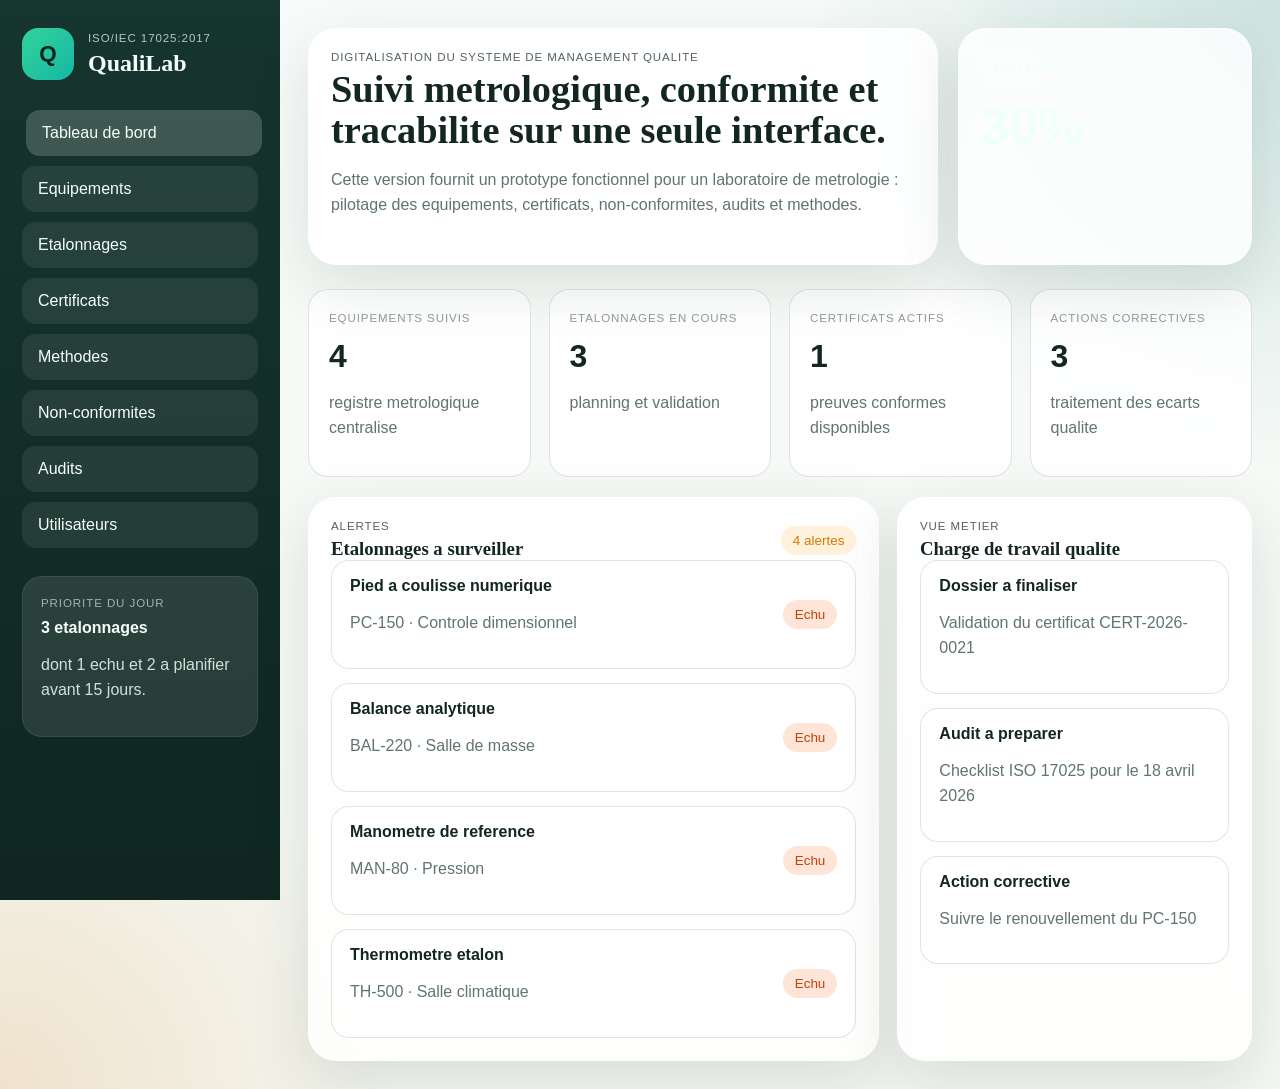
==== digitalisation système management/index.html @ 30c7c9ac "Add project files" ====
<!DOCTYPE html>
<html lang="fr">
<head>
  <meta charset="UTF-8">
  <meta name="viewport" content="width=device-width, initial-scale=1.0">
  <title>QualiLab by ENNAJEH</title>
  <link rel="stylesheet" href="./styles.css">
</head>
<body>
  <div class="app-shell">
    <aside class="sidebar">
      <div class="brand">
        <div class="brand-mark">Q</div>
        <div>
          <p class="eyebrow">ISO/IEC 17025:2017</p>
          <h1>QualiLab</h1>
        </div>
      </div>

      <nav class="nav">
        <button class="nav-link active" data-target="dashboard">Tableau de bord</button>
        <button class="nav-link" data-target="equipments">Equipements</button>
        <button class="nav-link" data-target="calibrations">Etalonnages</button>
        <button class="nav-link" data-target="certificates">Certificats</button>
        <button class="nav-link" data-target="methods">Methodes</button>
        <button class="nav-link" data-target="nonconformities">Non-conformites</button>
        <button class="nav-link" data-target="audits">Audits</button>
        <button class="nav-link" data-target="users">Utilisateurs</button>
      </nav>

      <div class="sidebar-card">
        <p class="eyebrow">Priorite du jour</p>
        <strong>3 etalonnages</strong>
        <p>dont 1 echu et 2 a planifier avant 15 jours.</p>
      </div>
    </aside>

    <main class="content">
      <header class="hero">
        <div>
          <p class="eyebrow">Digitalisation du systeme de management qualite</p>
          <h2>Suivi metrologique, conformite et tracabilite sur une seule interface.</h2>
          <p class="hero-copy">
            Cette version fournit un prototype fonctionnel pour un laboratoire de metrologie :
            pilotage des equipements, certificats, non-conformites, audits et methodes.
          </p>
        </div>

        <div class="hero-panel">
          <span class="panel-label">Etat global</span>
          <strong id="complianceRate">0%</strong>
          <p>Taux de conformite calcule a partir des equipements, audits et actions correctives.</p>
        </div>
      </header>

      <section id="dashboard" class="panel active">
        <div class="stats-grid" id="statsGrid"></div>
        <div class="grid two-columns">
          <article class="card">
            <div class="section-head">
              <div>
                <p class="eyebrow">Alertes</p>
                <h3>Etalonnages a surveiller</h3>
              </div>
              <span class="badge badge-warning" id="alertCounter">0 alertes</span>
            </div>
            <div id="alertsList" class="stack-list"></div>
          </article>

          <article class="card">
            <div class="section-head">
              <div>
                <p class="eyebrow">Vue metier</p>
                <h3>Charge de travail qualite</h3>
              </div>
            </div>
            <div id="workloadList" class="stack-list compact"></div>
          </article>
        </div>
      </section>

      <section id="equipments" class="panel">
        <div class="grid two-columns">
          <article class="card">
            <div class="section-head">
              <div>
                <p class="eyebrow">Registre</p>
                <h3>Equipements de mesure</h3>
              </div>
            </div>

            <div class="toolbar">
              <input id="equipmentSearch" type="search" placeholder="Rechercher par nom, reference ou localisation">
              <select id="equipmentFilter">
                <option value="all">Tous les statuts</option>
                <option value="conforme">Conforme</option>
                <option value="a-planifier">A planifier</option>
                <option value="hors-service">Hors service</option>
              </select>
            </div>

            <div id="equipmentTable" class="table-shell"></div>
          </article>

          <article class="card">
            <div class="section-head">
              <div>
                <p class="eyebrow">Ajout rapide</p>
                <h3>Nouvel equipement</h3>
              </div>
            </div>

            <form id="equipmentForm" class="form-grid">
              <label>Nom<input name="name" required placeholder="Ex. Balance analytique"></label>
              <label>Reference<input name="reference" required placeholder="Ex. BAL-220"></label>
              <label>Numero de serie<input name="serial" required placeholder="Ex. ENJ-2026-014"></label>
              <label>Localisation<input name="location" required placeholder="Ex. Salle de masse"></label>
              <label>Dernier etalonnage<input name="lastCalibration" type="date" required></label>
              <label>Prochain etalonnage<input name="nextCalibration" type="date" required></label>
              <button type="submit" class="primary-btn">Enregistrer l'equipement</button>
            </form>
            <p id="formFeedback" class="form-feedback" aria-live="polite"></p>
          </article>
        </div>
      </section>

      <section id="calibrations" class="panel">
        <article class="card">
          <div class="section-head">
            <div>
              <p class="eyebrow">Tracabilite</p>
              <h3>Planification et resultats d'etalonnage</h3>
            </div>
          </div>
          <div id="calibrationCards" class="cards-grid"></div>
        </article>
      </section>

      <section id="certificates" class="panel">
        <article class="card">
          <div class="section-head">
            <div>
              <p class="eyebrow">Archivage</p>
              <h3>Certificats et preuves</h3>
            </div>
          </div>
          <div id="certificateList" class="stack-list"></div>
        </article>
      </section>

      <section id="methods" class="panel">
        <article class="card">
          <div class="section-head">
            <div>
              <p class="eyebrow">Validite des methodes</p>
              <h3>Referentiel technique</h3>
            </div>
          </div>
          <div id="methodsGrid" class="cards-grid"></div>
        </article>
      </section>

      <section id="nonconformities" class="panel">
        <article class="card">
          <div class="section-head">
            <div>
              <p class="eyebrow">Qualite</p>
              <h3>Non-conformites et actions correctives</h3>
            </div>
          </div>
          <div id="nonConformityBoard" class="board"></div>
        </article>
      </section>

      <section id="audits" class="panel">
        <article class="card">
          <div class="section-head">
            <div>
              <p class="eyebrow">Pilotage</p>
              <h3>Programme d'audit</h3>
            </div>
          </div>
          <div id="auditList" class="cards-grid"></div>
        </article>
      </section>

      <section id="users" class="panel">
        <article class="card">
          <div class="section-head">
            <div>
              <p class="eyebrow">Acces</p>
              <h3>Utilisateurs et habilitations</h3>
            </div>
          </div>
          <div id="userGrid" class="cards-grid"></div>
        </article>
      </section>
    </main>
  </div>

  <script src="./app.js"></script>
</body>
</html>
---- digitalisation système management/styles.css ----
:root {
  --bg: #f4f7f2;
  --bg-panel: rgba(255, 255, 255, 0.84);
  --ink: #132620;
  --muted: #60756d;
  --line: rgba(19, 38, 32, 0.12);
  --accent: #0f766e;
  --accent-soft: #d8f0eb;
  --warning: #d97706;
  --warning-soft: #fff1dc;
  --danger: #c2410c;
  --danger-soft: #ffe5d8;
  --success: #2f855a;
  --success-soft: #dff6e9;
  --shadow: 0 20px 60px rgba(18, 45, 34, 0.12);
  --radius-xl: 28px;
  --radius-lg: 20px;
  --radius-md: 14px;
}

* { box-sizing: border-box; }
html { scroll-behavior: smooth; }

body {
  margin: 0;
  min-height: 100vh;
  color: var(--ink);
  font-family: "Trebuchet MS", "Segoe UI", sans-serif;
  background:
    radial-gradient(circle at top right, rgba(15, 118, 110, 0.18), transparent 28%),
    radial-gradient(circle at bottom left, rgba(217, 119, 6, 0.16), transparent 24%),
    linear-gradient(180deg, #f7fbf9 0%, var(--bg) 100%);
}

button, input, select { font: inherit; }

.app-shell {
  display: grid;
  grid-template-columns: 280px 1fr;
  min-height: 100vh;
}

.sidebar {
  padding: 28px 22px;
  background: linear-gradient(180deg, #16352e 0%, #0f2621 100%);
  color: #f4fff8;
  position: sticky;
  top: 0;
  height: 100vh;
}

.brand {
  display: flex;
  gap: 14px;
  align-items: center;
  margin-bottom: 30px;
}

.brand-mark {
  width: 52px;
  height: 52px;
  border-radius: 16px;
  display: grid;
  place-items: center;
  background: linear-gradient(135deg, #34d399 0%, #14b8a6 100%);
  color: #06221a;
  font-weight: 800;
  font-size: 1.4rem;
}

.brand h1, .hero h2, .section-head h3 {
  margin: 0;
  font-family: Georgia, "Times New Roman", serif;
}

.eyebrow {
  margin: 0 0 6px;
  letter-spacing: 0.08em;
  text-transform: uppercase;
  font-size: 0.72rem;
  color: inherit;
  opacity: 0.72;
}

.nav { display: grid; gap: 10px; }

.nav-link {
  border: 0;
  background: rgba(255, 255, 255, 0.08);
  color: inherit;
  text-align: left;
  padding: 14px 16px;
  border-radius: 14px;
  transition: transform 180ms ease, background 180ms ease;
  cursor: pointer;
}

.nav-link:hover, .nav-link.active {
  background: rgba(255, 255, 255, 0.18);
  transform: translateX(4px);
}

.sidebar-card {
  margin-top: 28px;
  padding: 18px;
  border-radius: var(--radius-lg);
  background: rgba(255, 255, 255, 0.1);
  border: 1px solid rgba(255, 255, 255, 0.08);
}

.sidebar-card p, .hero-copy, .stack-item p, .metric-card p, .certificate-meta, .small-copy {
  color: var(--muted);
  line-height: 1.55;
}

.sidebar-card p, .hero-panel p { color: rgba(244, 255, 248, 0.84); }
.content { padding: 28px; }

.hero {
  display: grid;
  grid-template-columns: minmax(0, 1.5fr) minmax(260px, 0.7fr);
  gap: 20px;
  align-items: stretch;
  margin-bottom: 24px;
}

.hero > div, .card {
  background: var(--bg-panel);
  backdrop-filter: blur(16px);
  border: 1px solid rgba(255, 255, 255, 0.7);
  border-radius: var(--radius-xl);
  box-shadow: var(--shadow);
}

.hero > div:first-child, .hero-panel, .card { padding: 22px; }

.hero h2 {
  font-size: clamp(1.9rem, 3vw, 3.2rem);
  line-height: 1.08;
  margin-bottom: 14px;
}

.hero-panel {
  background:
    linear-gradient(145deg, rgba(15, 118, 110, 0.96), rgba(17, 94, 89, 0.96)),
    linear-gradient(180deg, transparent, rgba(255, 255, 255, 0.08));
  color: #effff9;
}

.panel-label {
  display: inline-block;
  margin-bottom: 12px;
  padding: 8px 12px;
  border-radius: 999px;
  background: rgba(255, 255, 255, 0.14);
}

.hero-panel strong {
  display: block;
  font-size: clamp(2.4rem, 4vw, 4rem);
  margin-bottom: 12px;
}

.panel { display: none; animation: fadeUp 320ms ease; }
.panel.active { display: block; }

.stats-grid, .cards-grid, .grid { display: grid; gap: 18px; }
.stats-grid { grid-template-columns: repeat(auto-fit, minmax(180px, 1fr)); margin-bottom: 20px; }

.metric-card, .card-item, .board-column {
  background: var(--bg-panel);
  border: 1px solid var(--line);
  border-radius: var(--radius-lg);
}

.metric-card { padding: 20px; }

.metric-value {
  display: block;
  margin: 10px 0;
  font-size: 2rem;
  font-weight: 800;
}

.two-columns { grid-template-columns: minmax(0, 1.45fr) minmax(280px, 0.9fr); }

.section-head, .toolbar, .stack-item, .table-row, .audit-head, .user-top {
  display: flex;
  align-items: center;
  justify-content: space-between;
  gap: 12px;
}

.toolbar { margin: 18px 0; flex-wrap: wrap; }

.toolbar input, .toolbar select, .form-grid input {
  width: 100%;
  border: 1px solid var(--line);
  background: rgba(255, 255, 255, 0.85);
  border-radius: 12px;
  padding: 12px 14px;
}

.toolbar input { flex: 1 1 280px; }
.toolbar select { flex: 0 0 220px; }

.badge, .tag {
  display: inline-flex;
  align-items: center;
  padding: 7px 12px;
  border-radius: 999px;
  font-size: 0.84rem;
}

.badge-warning, .tag.a-planifier, .tag.planifie { background: var(--warning-soft); color: var(--warning); }
.tag.conforme, .tag.valide, .tag.actif, .tag.cloturee { background: var(--success-soft); color: var(--success); }
.tag.hors-service, .tag.critique, .tag.rejetee, .tag.ouverte { background: var(--danger-soft); color: var(--danger); }
.tag.brouillon, .tag.en-cours, .tag.a-mettre-a-jour, .tag.analyse { background: #eef4ff; color: #315dbe; }

.stack-list { display: grid; gap: 14px; }
.stack-list.compact .stack-item { align-items: flex-start; }

.stack-item, .card-item {
  padding: 16px 18px;
  border: 1px solid var(--line);
  border-radius: 18px;
  background: rgba(255, 255, 255, 0.65);
}

.stack-item strong, .card-item strong { display: block; margin-bottom: 4px; }

.table-shell {
  border: 1px solid var(--line);
  border-radius: 18px;
  overflow: hidden;
}

.table-head, .table-row {
  display: grid;
  grid-template-columns: 1.1fr 0.9fr 0.9fr 0.9fr 0.8fr;
  gap: 14px;
  padding: 14px 18px;
}

.table-head {
  background: rgba(15, 118, 110, 0.08);
  font-size: 0.78rem;
  font-weight: 700;
  letter-spacing: 0.05em;
  text-transform: uppercase;
}

.table-row:nth-child(even) { background: rgba(19, 38, 32, 0.03); }

.form-grid { display: grid; gap: 14px; }
.form-grid label { display: grid; gap: 8px; font-weight: 600; }

.primary-btn {
  border: 0;
  border-radius: 14px;
  padding: 14px 18px;
  background: linear-gradient(135deg, #0f766e 0%, #115e59 100%);
  color: white;
  font-weight: 700;
  cursor: pointer;
}

.form-feedback { min-height: 1.5rem; margin: 12px 0 0; color: var(--accent); }
.cards-grid { grid-template-columns: repeat(auto-fit, minmax(220px, 1fr)); }
.board { display: grid; grid-template-columns: repeat(auto-fit, minmax(220px, 1fr)); gap: 16px; }

.board-column {
  padding: 16px;
  background: rgba(255, 255, 255, 0.7);
}

.board-column h4 { margin-top: 0; margin-bottom: 14px; }
.board-stack { display: grid; gap: 12px; }

.audit-progress {
  height: 10px;
  border-radius: 999px;
  background: rgba(19, 38, 32, 0.08);
  overflow: hidden;
  margin-top: 14px;
}

.audit-progress span {
  display: block;
  height: 100%;
  border-radius: inherit;
  background: linear-gradient(90deg, #0f766e, #34d399);
}

.user-card .avatar {
  width: 44px;
  height: 44px;
  border-radius: 14px;
  display: grid;
  place-items: center;
  background: var(--accent-soft);
  color: var(--accent);
  font-weight: 800;
}

.empty-state { padding: 18px; text-align: center; color: var(--muted); }

@keyframes fadeUp {
  from { opacity: 0; transform: translateY(12px); }
  to { opacity: 1; transform: translateY(0); }
}

@media (max-width: 1080px) {
  .app-shell { grid-template-columns: 1fr; }
  .sidebar { position: static; height: auto; }
  .hero, .two-columns { grid-template-columns: 1fr; }
}

@media (max-width: 720px) {
  .content { padding: 18px; }
  .table-head, .table-row { grid-template-columns: 1fr; }
}
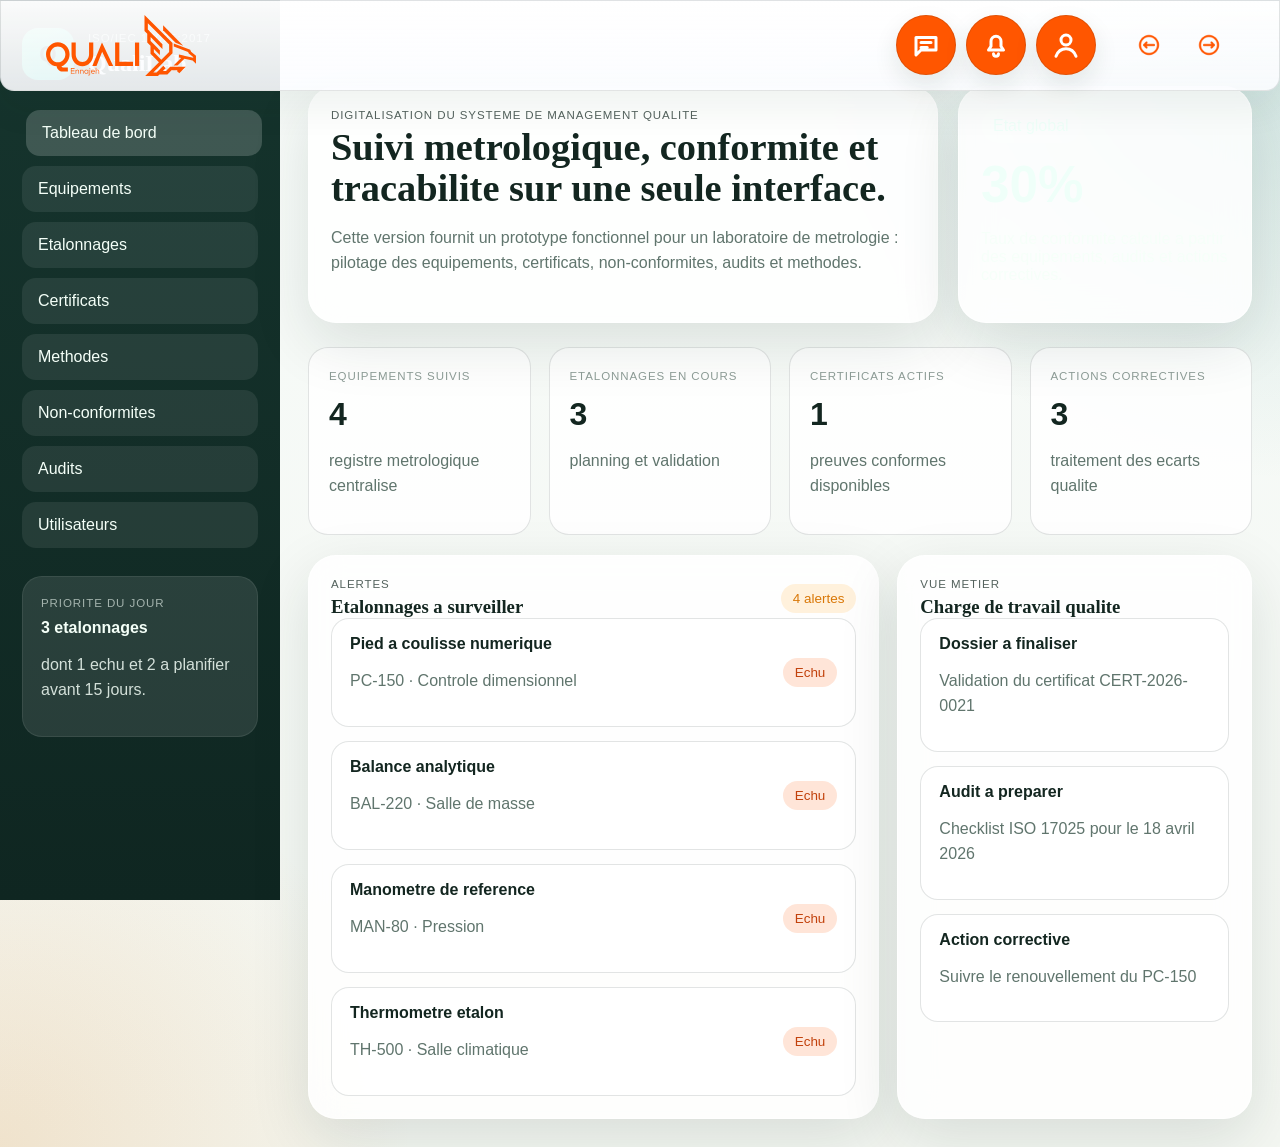
==== commit a52cb2d9: "Center module header titles" ====
--- a/digitalisation système management/index.html
+++ b/digitalisation système management/index.html
@@ -36,6 +36,15 @@
     </aside>
 
     <main class="content">
+      <div class="hub-app-head">
+        <img src="../image/logo/SVG/Asset 4.svg" alt="QUALI" class="logo-header">
+        <div class="hub-top-actions" aria-label="Raccourcis utilisateur">
+          <button class="hub-action-icon" type="button" title="Messages" aria-label="Messages"><svg viewBox="0 0 24 24" aria-hidden="true"><path d="M4 6h16v10H8l-4 4z"></path><path d="M8 10h8M8 14h5"></path></svg></button>
+          <button class="hub-action-icon" type="button" title="Notifications" aria-label="Notifications"><svg viewBox="0 0 24 24" aria-hidden="true"><path d="M18 16H6l2-3V9a4 4 0 0 1 8 0v4z"></path><path d="M10 19a2 2 0 0 0 4 0"></path></svg></button>
+          <button class="hub-action-icon profile" type="button" title="Profil" aria-label="Profil"><svg viewBox="0 0 24 24" aria-hidden="true"><circle cx="12" cy="8" r="4"></circle><path d="M4 21c1.5-4 4.5-6 8-6s6.5 2 8 6"></path></svg></button>
+          <div class="back-nav"><button class="back-btn" id="backBtn" title="Page precedente" aria-label="Page precedente"><img src="../assets/left arrow.png" alt="left arrow" class="arrow"></button> <button class="back-btn" id="nextBtn" title="Page suivante" aria-label="Page suivante"><img src="../assets/right arrow.png" alt="right arrow" class="arrow"></button></div>
+        </div>
+      </div>
       <header class="hero">
         <div>
           <p class="eyebrow">Digitalisation du systeme de management qualite</p>
@@ -199,5 +208,13 @@
   </div>
 
   <script src="./app.js"></script>
+  <script>
+  (function(){
+    var back = document.getElementById('backBtn');
+    var next = document.getElementById('nextBtn');
+    if(back) back.addEventListener('click', function(e){ e.preventDefault(); window.history.back(); });
+    if(next) next.addEventListener('click', function(e){ e.preventDefault(); window.history.forward(); });
+  })();
+  </script>
 </body>
 </html>
--- a/digitalisation système management/styles.css
+++ b/digitalisation système management/styles.css
@@ -316,7 +316,106 @@
   .hero, .two-columns { grid-template-columns: 1fr; }
 }
 
+/* Hub App Head Component */
+.hub-app-head {
+  width: 100%;
+  display: flex;
+  align-items: center;
+  justify-content: space-between;
+  gap: 18px;
+  padding: 14px 3.5%;
+  border: 1px solid rgba(19, 38, 32, 0.12);
+  background: linear-gradient(180deg, rgba(255, 255, 255, 0.98), rgba(251, 252, 255, 0.9));
+  box-shadow: 0 18px 36px rgba(18, 45, 34, 0.06);
+  position: fixed;
+  top: 0;
+  left: 0;
+  right: 0;
+  z-index: 9999;
+  margin-bottom: 0;
+  border-radius: 0 0 14px 14px;
+}
+
+.logo-header {
+  width: 150px;
+  height: auto;
+  display: block;
+}
+
+/* ensure page content sits below the fixed header */
+.content { padding-top: 86px; }
+
+.hub-top-actions {
+  display: flex;
+  align-items: center;
+  gap: 10px;
+  z-index: 4;
+}
+
+.hub-action-icon {
+  width: 60px;
+  height: 60px;
+  border: 1px solid rgba(19, 38, 32, 0.12);
+  border-radius: 50px;
+  background: #ff5600;
+  color: #fff;
+  display: grid;
+  place-items: center;
+  box-shadow: 0 10px 24px rgba(18, 45, 34, 0.1);
+  cursor: pointer;
+  transition: transform 180ms ease, box-shadow 180ms ease;
+}
+
+.hub-action-icon svg {
+  width: 30px;
+  height: 30px;
+  stroke: currentColor;
+  fill: none;
+  stroke-width: 2.4;
+  stroke-linecap: round;
+  stroke-linejoin: round;
+}
+
+.hub-action-icon:hover {
+  transform: translateY(-2px);
+  box-shadow: 0 14px 28px rgba(18, 45, 34, 0.16);
+}
+
+.back-nav {
+  display: flex;
+  gap: 10px;
+  margin-left: 18px;
+}
+
+.back-btn {
+  width: 50px;
+  height: 50px;
+  display: flex;
+  justify-content: center;
+  align-items: center;
+  font-size: 22px;
+  font-weight: 800;
+  background: none;
+  border: none;
+  outline: none;
+  position: relative;
+  cursor: pointer;
+}
+
+.back-btn.off {
+  opacity: 0.45;
+  pointer-events: none;
+}
+
+.arrow {
+  width: 24px;
+  height: auto;
+}
+
 @media (max-width: 720px) {
   .content { padding: 18px; }
   .table-head, .table-row { grid-template-columns: 1fr; }
-}
+  .hub-app-head { padding: 14px; margin-bottom: 18px; }
+  .hub-action-icon { width: 48px; height: 48px; }
+  .hub-action-icon svg { width: 24px; height: 24px; }
+}
